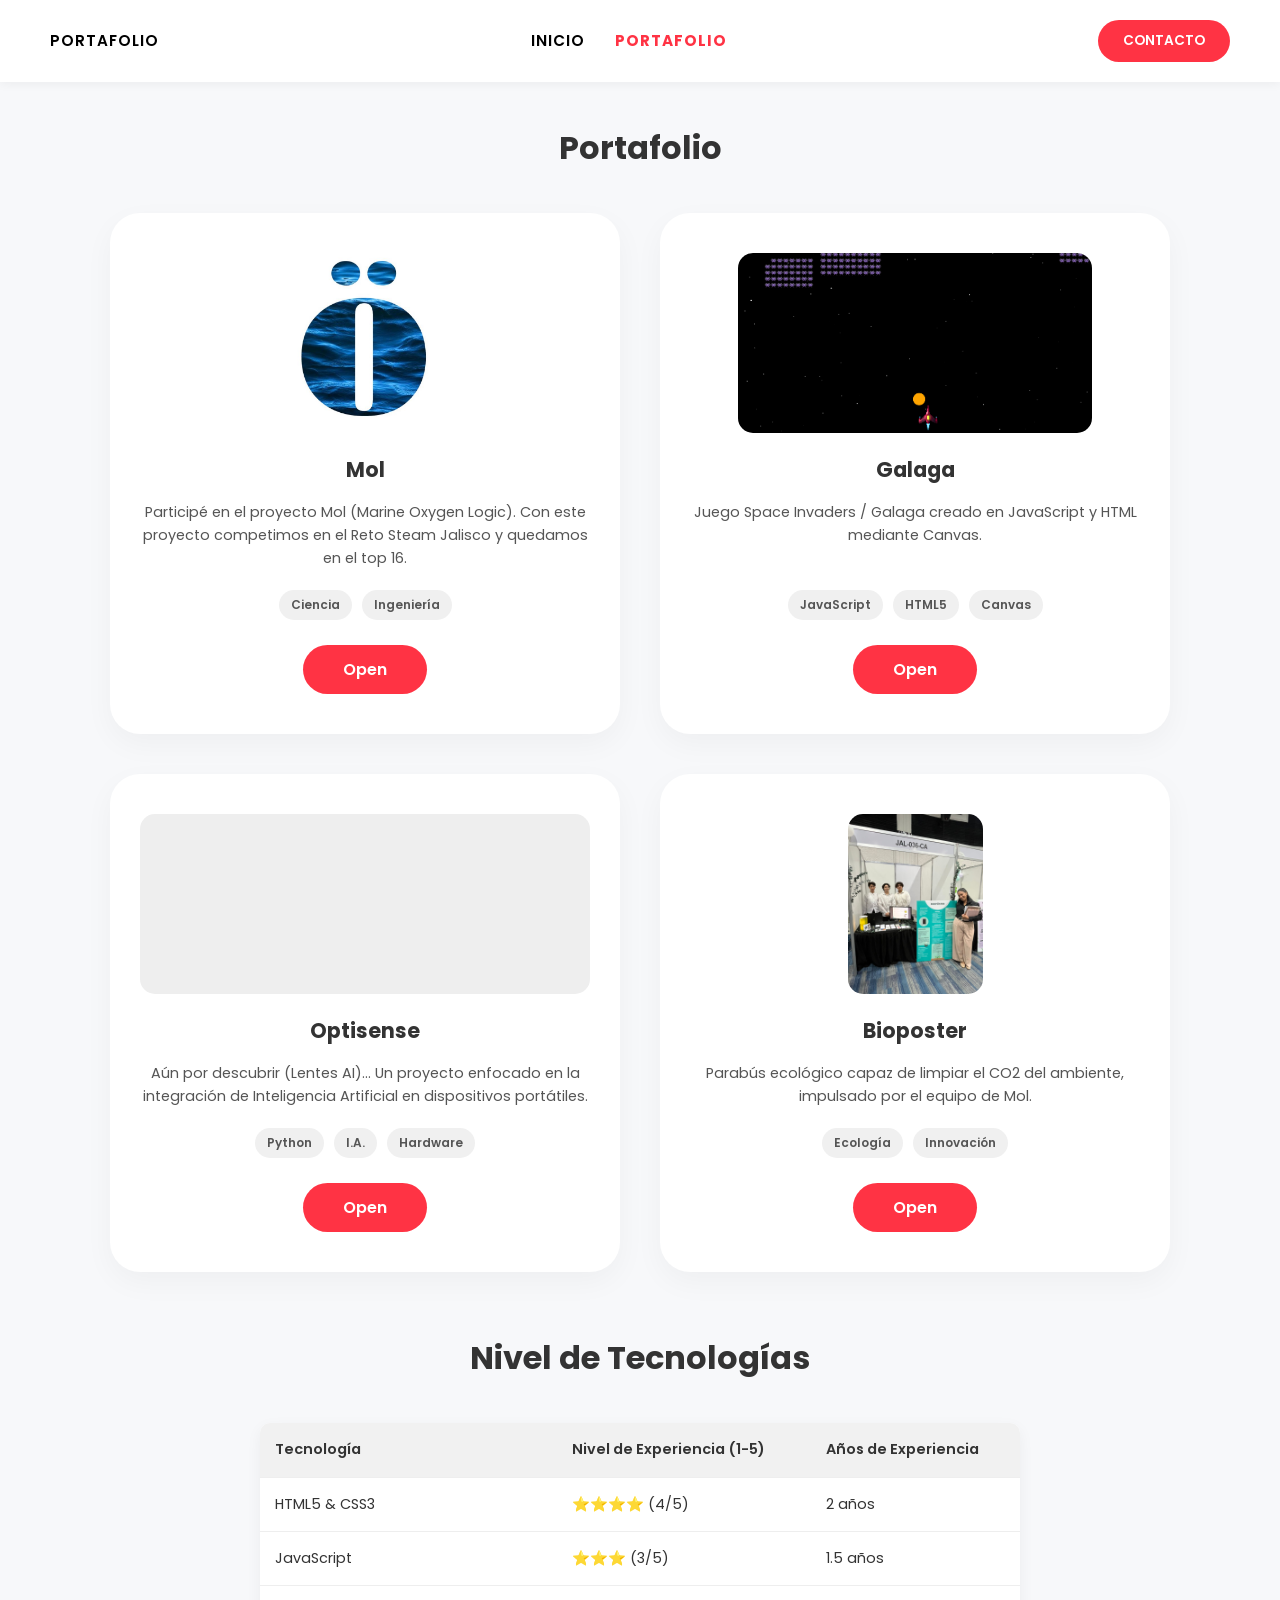
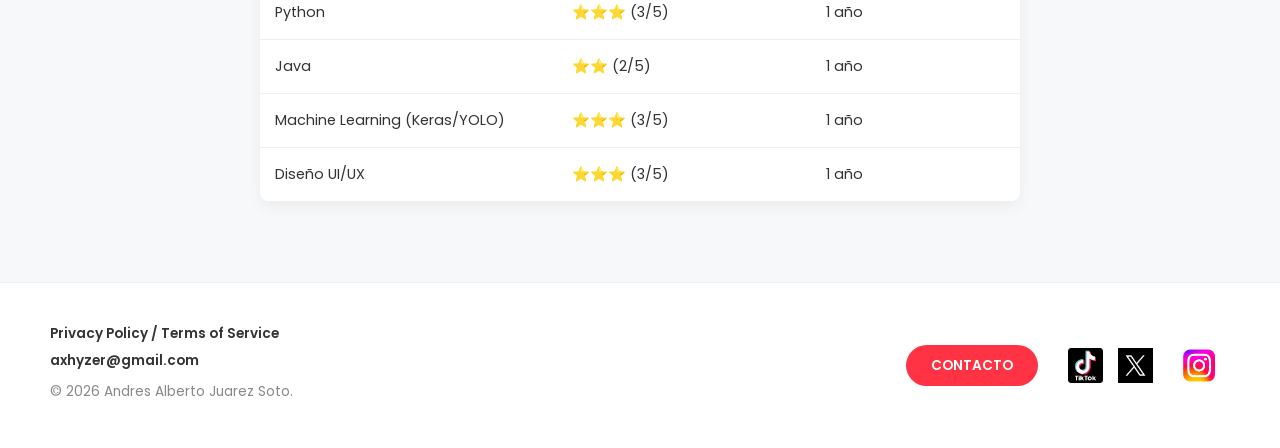
==== portafolio.html @ 876ccb5e "All commit" ====
<!DOCTYPE html>
<html lang="es">
<head>
    <meta charset="UTF-8">
    <meta name="viewport" content="width=device-width, initial-scale=1.0">
    <meta name="description" content="Proyectos y portafolio de Andres Alberto Juarez Soto.">
    <title>Portafolio | Andres Alberto Juarez Soto</title>
    <link rel="stylesheet" href="styles.css">
    <link href="https://fonts.googleapis.com/css2?family=Poppins:wght@300;400;600;700&display=swap" rel="stylesheet">
</head>
<body>

    <header>
        <div class="logo">PORTAFOLIO</div>
        <nav>
            <ul>
                <li><a href="index.html">INICIO</a></li>
                <li><a href="portafolio.html" style="font-weight: 700; color: var(--red-brand);">PORTAFOLIO</a></li>
            </ul>
        </nav>
        <a href="contacto.html" class="btn-contacto">CONTACTO</a>
    </header>

    <main>
        <section class="portfolio-section">
            <h1 class="page-title">Portafolio</h1>

            <div class="portfolio-grid">
                <article class="project-card">
                    <img src="Imagenes/image (1).png" alt="Logo del proyecto Mol" class="project-img">
                    <h2>Mol</h2>
                    <p>Participé en el proyecto Mol (Marine Oxygen Logic). Con este proyecto competimos en el Reto Steam Jalisco y quedamos en el top 16.</p>
                    <ul class="tech-tags">
                        <li>Ciencia</li>
                        <li>Ingeniería</li>
                    </ul>
                    <a href="#" class="btn-open">Open</a>
                </article>

                <article class="project-card">
                    <img src="Imagenes/GalgaIMG.png" alt="Captura de pantalla del juego Galaga" class="project-img">
                    <h2>Galaga</h2>
                    <p>Juego Space Invaders / Galaga creado en JavaScript y HTML mediante Canvas.</p>
                    <ul class="tech-tags">
                        <li>JavaScript</li>
                        <li>HTML5</li>
                        <li>Canvas</li>
                    </ul>
                    <a href="#" class="btn-open">Open</a>
                </article>

                <article class="project-card">
                    <div class="img-placeholder"></div>
                    <h2>Optisense</h2>
                    <p>Aún por descubrir (Lentes AI)... Un proyecto enfocado en la integración de Inteligencia Artificial en dispositivos portátiles.</p>
                    <ul class="tech-tags">
                        <li>Python</li>
                        <li>I.A.</li>
                        <li>Hardware</li>
                    </ul>
                    <a href="#" class="btn-open">Open</a>
                </article>

                <article class="project-card">
                    <img src="Imagenes/BioposterIMG.jpg" alt="Equipo presentando Bioposter" class="project-img">
                    <h2>Bioposter</h2>
                    <p>Parabús ecológico capaz de limpiar el CO2 del ambiente, impulsado por el equipo de Mol.</p>
                    <ul class="tech-tags">
                        <li>Ecología</li>
                        <li>Innovación</li>
                    </ul>
                    <a href="#" class="btn-open">Open</a>
                </article>
            </div>
        </section>

        <section class="skills-table-section">
            <h3 class="page-title">Nivel de Tecnologías</h3>
            <table class="tabla-experiencia tabla-habilidades">
                <thead>
                    <tr>
                        <th>Tecnología</th>
                        <th>Nivel de Experiencia (1-5)</th>
                        <th>Años de Experiencia</th>
                    </tr>
                </thead>
                <tbody>
                    <tr><td>HTML5 & CSS3</td><td>⭐⭐⭐⭐ (4/5)</td><td>2 años</td></tr>
                    <tr><td>JavaScript</td><td>⭐⭐⭐ (3/5)</td><td>1.5 años</td></tr>
                    <tr><td>Python</td><td>⭐⭐⭐ (3/5)</td><td>1 año</td></tr>
                    <tr><td>Java</td><td>⭐⭐ (2/5)</td><td>1 año</td></tr>
                    <tr><td>Machine Learning (Keras/YOLO)</td><td>⭐⭐⭐ (3/5)</td><td>1 año</td></tr>
                    <tr><td>Diseño UI/UX</td><td>⭐⭐⭐ (3/5)</td><td>1 año</td></tr>
                </tbody>
            </table>
        </section>
    </main>

    <footer>
        <div class="footer-left">
            <p><a href="#">Privacy Policy</a> / <a href="#">Terms of Service</a></p>
            <p>axhyzer@gmail.com</p>
            <p class="copyright">&copy; 2026 Andres Alberto Juarez Soto.</p>
        </div>
        <div class="footer-right">
            <a href="contacto.html" class="btn-contacto-small">CONTACTO</a>
            <div class="social-links">
                <a href="https://tiktok.com" target="_blank" aria-label="Tiktok"><img src="Imagenes/Tiktok.png" alt="Tiktok"></a>
                <a href="https://twitter.com" target="_blank" aria-label="X (Twitter)"><img src="Imagenes/Xlogo.png" alt="X (Twitter)"></a>
                <a href="https://instagram.com" target="_blank" aria-label="Instagram"><img src="Imagenes/InstagramLogo.png" alt="Instagram"></a>
            </div>
        </div>
    </footer>
</body>
</html>
---- styles.css ----
/* ================= VARIABLES Y RESET ================= */
:root {
    --bg-color: #f7f8fa;
    --text-color: #333;
    --red-brand: #ff3344; /* Ajustado para ser más vibrante */
    --card-bg: #ffffff;
}

* {
    margin: 0;
    padding: 0;
    box-sizing: border-box;
    font-family: 'Poppins', sans-serif;
}

body {
    background-color: var(--bg-color);
    color: var(--text-color);
    line-height: 1.6;
    overflow-x: hidden;
}

/*  NAVEGACIÓN (HEADER)*/
header {
    display: flex;
    justify-content: space-between;
    align-items: center;
    padding: 20px 50px;
    background-color: var(--card-bg);
    position: sticky;
    top: 0;
    z-index: 1000;
    box-shadow: 0 2px 10px rgba(0,0,0,0.05);
}

header .logo, header nav a {
    font-weight: 600;
    text-transform: uppercase;
    font-size: 0.95rem;
    color: #000;
    text-decoration: none;
    letter-spacing: 1px;
}


header nav ul {
    list-style: none;
    display: flex;
    gap: 30px;
}

header nav a:hover {
    color: var(--red-brand);
}

.btn-contacto {
    background-color: var(--red-brand);
    color: white !important;
    padding: 10px 25px;
    border-radius: 25px;
    text-decoration: none;
    font-weight: 600;
    font-size: 0.85rem;
    transition: background 0.3s ease, transform 0.2s;
}

.btn-contacto:hover {
    background-color: #e60000;
    transform: scale(1.05);
}

/*  UTILIDADES GLOBALES  */
.page-title {
    text-align: center;
    font-size: 2rem;
    margin: 40px 0;
}

.required {
    color: var(--red-brand);
}

/*  FORMAS RARAS (IMÁGENES)  */
.organic-shape {
    border-radius: 60% 40% 30% 70% / 60% 30% 70% 40%;
    object-fit: cover;
    box-shadow: 0 10px 30px rgba(0,0,0,0.1);
}

.organic-shape-2 {
    border-radius: 30% 70% 70% 30% / 30% 30% 70% 70%;
    object-fit: cover;
}

.organic-shape-3 {
    border-radius: 50% 50% 50% 50% / 60% 60% 40% 40%;
    object-fit: cover 400px 400px;
}

.rounded-img {
    border-radius: 20px;
    object-fit: cover;
}

/*  INICIO  */
.hero {
    display: flex;
    justify-content: center;
    align-items: center;
    max-width: 1000px;
    margin: 40px auto;
    gap: 50px;
    padding: 0 20px;
}

.hero-text h1 { font-size: 2.5rem; font-weight: 700; margin-bottom: 5px; }
.hero-text h2 { font-size: 1.2rem; font-weight: 400; color: #666; margin-bottom: 20px; }
.hero-text p { font-size: 1rem; margin-bottom: 15px; max-width: 400px; }

.sobre-mi-section { max-width: 900px; margin: 80px auto; padding: 0 20px; }

.card {
    background: var(--card-bg);
    border-radius: 30px;
    padding: 40px;
    box-shadow: 0 15px 40px rgba(0,0,0,0.05);
}

.bio-content { display: flex; justify-content: space-between; align-items: center; gap: 40px; margin-bottom: 40px; }
.bio-text h3 { border-bottom: 2px solid #ccc; display: inline-block; padding-bottom: 5px; margin-bottom: 20px; }

/* TABLAS */
.experiencia-container { margin-top: 40px; }
.experiencia-container h3 { margin-bottom: 20px; text-align: center; }
.tabla-experiencia {
    width: 100%;
    border-collapse: collapse;
    font-size: 0.9rem;
    background: white;
    border-radius: 10px;
    overflow: hidden;
    box-shadow: 0 5px 15px rgba(0,0,0,0.05);
}
.tabla-experiencia th, .tabla-experiencia td { padding: 15px; border-bottom: 1px solid #eee; text-align: left; }
.tabla-experiencia th { background-color: #f1f1f1; font-weight: 600; }

/* HABILIDADES (INICIO) */
.habilidades-container { margin-top: 60px; text-align: center; }
.habilidades-container h3 { margin-bottom: 40px; border-bottom: 2px solid #ccc; display: inline-block; padding-bottom: 5px; }
.skills-grid { list-style: none; display: grid; grid-template-columns: repeat(auto-fit, minmax(180px, 1fr)); gap: 30px; }
.skills-grid img { margin-bottom: 15px; }
.skills-grid h4 { font-size: 0.95rem; margin-bottom: 10px; }
.skills-grid p { font-size: 0.85rem; color: #666; }

/* TESTIMONIOS */
.testimonios-section { max-width: 800px; margin: 80px auto; padding: 0 20px; }
.testimonios-section > h3 { text-align: center; margin-bottom: 40px; border-bottom: 2px solid #ccc; display: inline-block; padding-bottom: 5px; position: relative; left: 50%; transform: translateX(-50%); }
.testimonio-card { background: var(--card-bg); border-radius: 30px; padding: 30px; display: flex; align-items: center; gap: 30px; margin-bottom: 40px; box-shadow: 0 10px 30px rgba(0,0,0,0.05); }
.testimonio-card.reverse { flex-direction: row-reverse; }
.testimonio-texto p { font-style: italic; margin-bottom: 10px; font-size: 1rem; }

/* PÁGINA: PORTAFOLIO  */
.portfolio-section { max-width: 1100px; margin: 0 auto; padding: 0 20px; }
.portfolio-grid {
    display: grid;
    grid-template-columns: repeat(auto-fit, minmax(400px, 1fr));
    gap: 40px;
    margin-bottom: 60px;
}
.project-card {
    background: var(--card-bg);
    border-radius: 30px;
    padding: 40px 30px;
    text-align: center;
    box-shadow: 0 10px 30px rgba(0,0,0,0.04);
    display: flex;
    flex-direction: column;
    align-items: center;
}
.project-img {
    max-width: 100%;
    height: 180px;
    object-fit: contain;
    margin-bottom: 20px;
    border-radius: 15px;
}
.img-placeholder {
    width: 100%;
    height: 180px;
    background-color: #eee;
    border-radius: 15px;
    margin-bottom: 20px;
}
.project-card h2 { font-size: 1.3rem; margin-bottom: 15px; }
.project-card p { font-size: 0.9rem; color: #555; margin-bottom: 20px; flex-grow: 1; }
.tech-tags {
    list-style: none;
    display: flex;
    gap: 10px;
    justify-content: center;
    margin-bottom: 25px;
    flex-wrap: wrap;
}
.tech-tags li { background: #f0f0f0; padding: 5px 12px; border-radius: 15px; font-size: 0.75rem; font-weight: 600; color: #555; }
.btn-open {
    background-color: var(--red-brand);
    color: white;
    padding: 12px 40px;
    border-radius: 30px;
    text-decoration: none;
    font-weight: 600;
    transition: background 0.3s;
}
.btn-open:hover { background-color: #d40000; }

.skills-table-section { max-width: 800px; margin: 0 auto 80px auto; padding: 0 20px; }


.contacto-section { max-width: 700px; margin: 0 auto; padding: 0 20px; }
.contact-form {
    background: var(--card-bg);
    padding: 50px;
    border-radius: 30px;
    box-shadow: 0 15px 40px rgba(0,0,0,0.05);
    display: flex;
    flex-direction: column;
    gap: 25px;
}
.form-group {
    display: grid;
    grid-template-columns: 150px 1fr;
    align-items: center;
    gap: 20px;
}
.form-group.align-top { align-items: flex-start; }
.form-group label { font-weight: 600; font-size: 1rem; text-align: right; }
.form-group input, .form-group select, .form-group textarea {
    width: 100%;
    padding: 15px;
    border: 1px solid #e0e0e0;
    border-radius: 10px;
    background-color: #fafafa;
    font-size: 1rem;
    font-family: 'Poppins', sans-serif;
}
.form-group input:focus, .form-group select:focus, .form-group textarea:focus {
    outline: none;
    border-color: var(--red-brand);
    background-color: #fff;
}


.form-submit-area {
    margin-top: 20px;
    display: flex;
    flex-direction: column;
    align-items: center;
    gap: 20px;
}
.checkbox-group {
    font-size: 0.9rem;
    display: flex;
    align-items: center;
    gap: 10px;
}
.checkbox-group input[type="checkbox"] { width: 18px; height: 18px; cursor: pointer; }
.checkbox-group a { color: var(--red-brand); text-decoration: none; font-weight: 600; }

.btn-submit {
    background-color: var(--red-brand);
    color: white;
    padding: 18px 50px;
    border-radius: 40px;
    border: none;
    font-size: 1.1rem;
    font-weight: 700;
    cursor: pointer;
    box-shadow: 0 8px 20px rgba(255, 51, 68, 0.3);
    transition: all 0.3s ease;
}
.btn-submit:hover {
    background-color: #d40000;
    transform: translateY(-3px);
    box-shadow: 0 12px 25px rgba(255, 51, 68, 0.4);
}

.info-contacto-section { max-width: 800px; margin: 60px auto; padding: 0 20px; }
.mapa-placeholder img { width: 100%; border-radius: 20px; margin-top: 40px; box-shadow: 0 10px 30px rgba(0,0,0,0.05); }


footer {
    display: flex;
    flex-wrap: wrap;
    justify-content: space-between;
    align-items: center;
    padding: 40px 50px;
    background-color: var(--card-bg);
    margin-top: 80px;
    font-size: 0.85rem;
    border-top: 1px solid #eee;
}
.footer-left p { margin-bottom: 5px; font-weight: 600; }
.footer-left a { color: var(--text-color); text-decoration: none; }
.footer-right { display: flex; align-items: center; gap: 30px; }
.btn-contacto-small {
    background-color: var(--red-brand);
    color: white;
    padding: 10px 25px;
    border-radius: 25px;
    text-decoration: none;
    font-weight: 600;
}
.social-links { display: flex; gap: 15px; }
.social-links img { width: px; height: 35px; vertical-align: middle; transition: transform 0.2s; }
.social-links img:hover { transform: scale(1.1); }
.copyright { color: #888; font-weight: 400 !important; margin-top: 10px; }


@media (max-width: 850px) {
    .form-group { grid-template-columns: 1fr; gap: 5px; }
    .form-group label { text-align: left; }
    .hero, .bio-content, .testimonio-card { flex-direction: column; text-align: center; }
    .testimonio-card.reverse { flex-direction: column; }
    header { flex-direction: column; gap: 20px; }
    footer { flex-direction: column; gap: 30px; text-align: center; }
    .footer-right { flex-direction: column; }
}
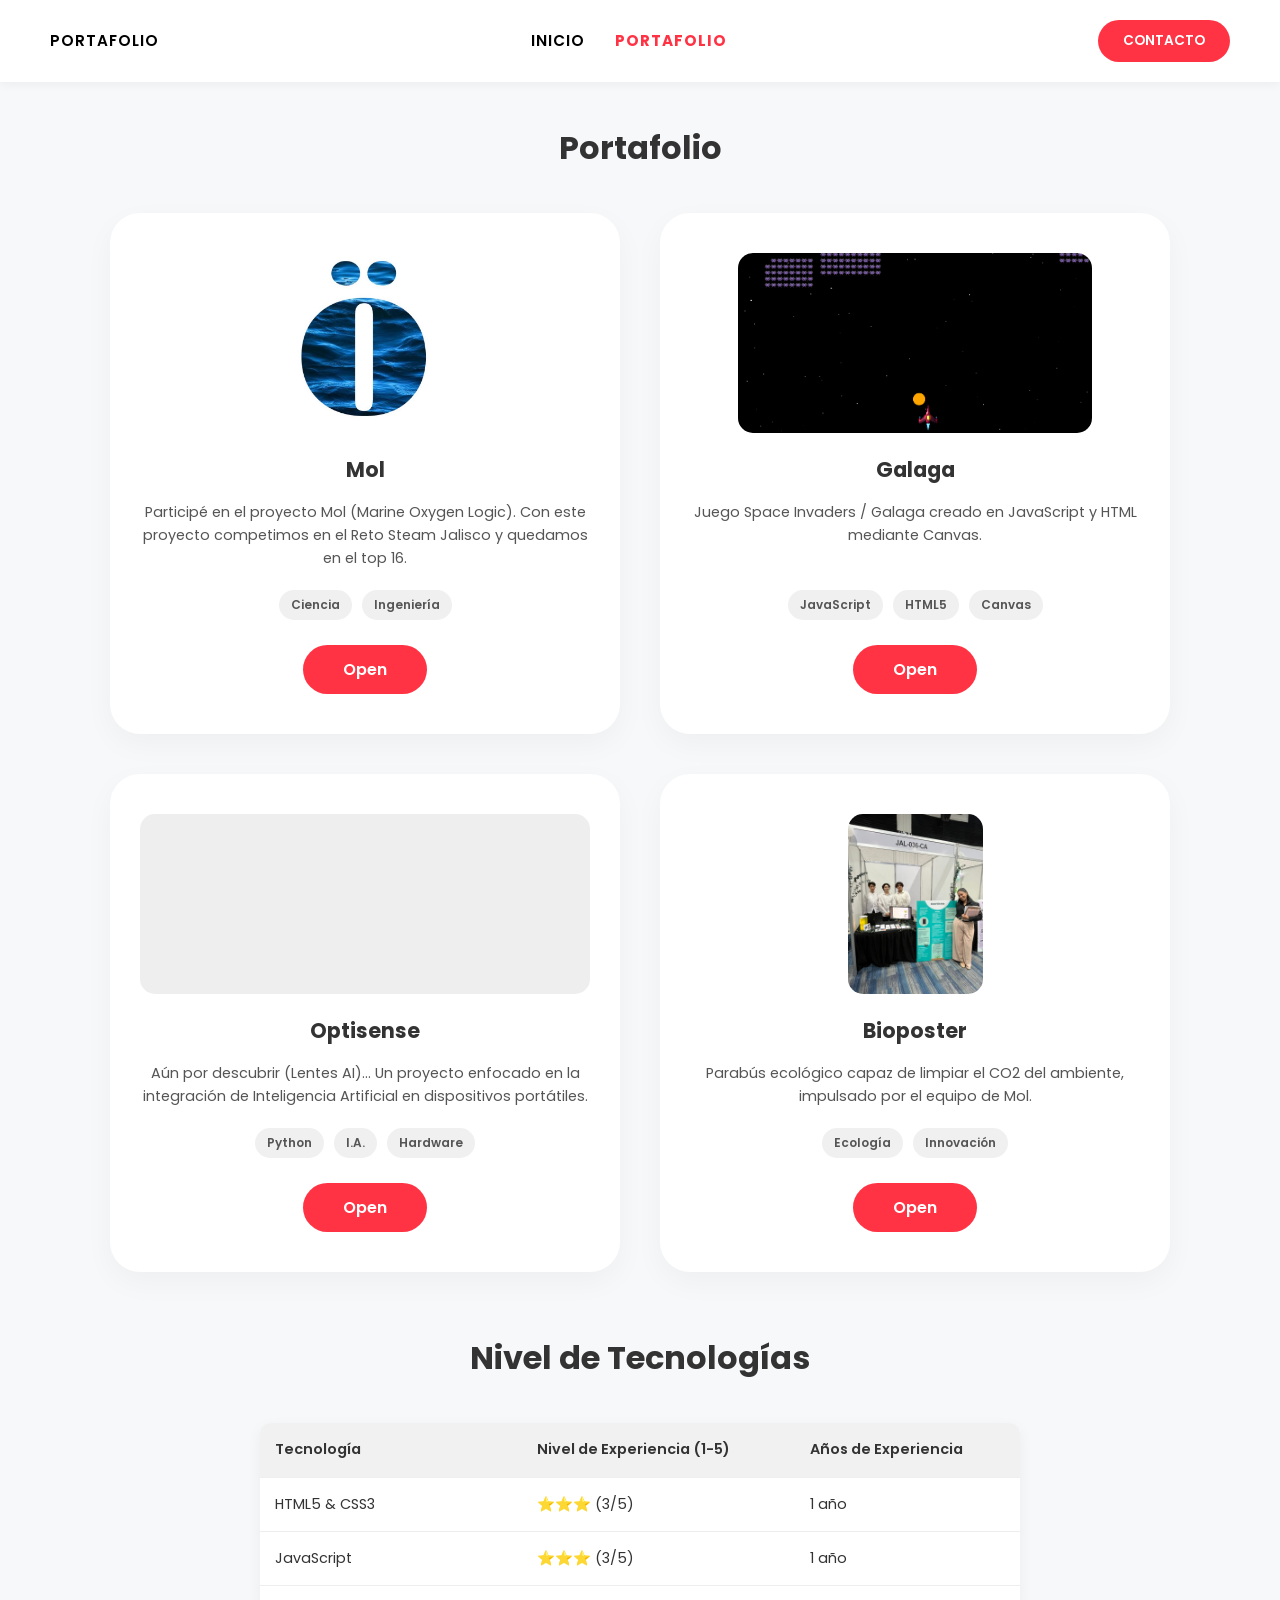
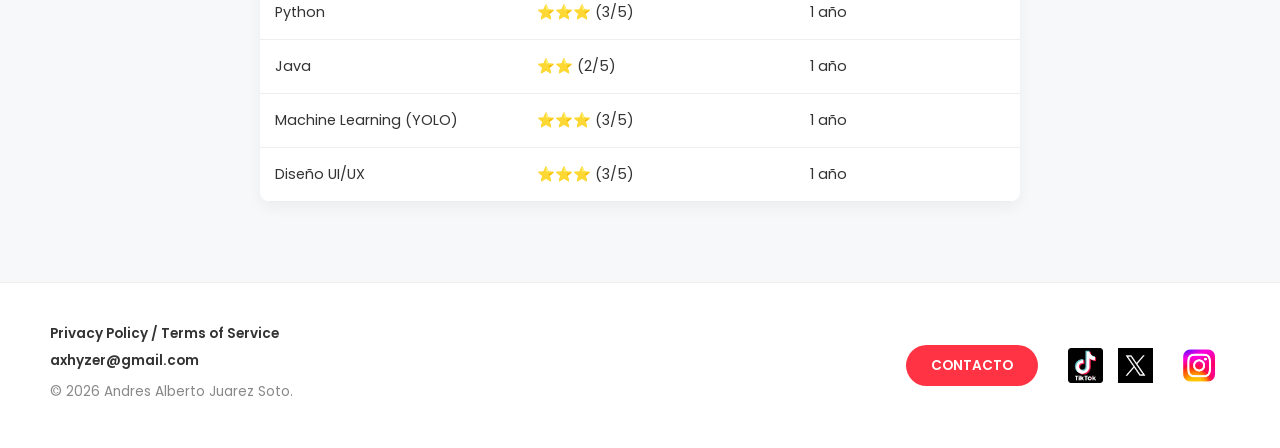
==== commit 067b0b1e: "Correciones" ====
--- a/portafolio.html
+++ b/portafolio.html
@@ -85,11 +85,11 @@
                     </tr>
                 </thead>
                 <tbody>
-                    <tr><td>HTML5 & CSS3</td><td>⭐⭐⭐⭐ (4/5)</td><td>2 años</td></tr>
-                    <tr><td>JavaScript</td><td>⭐⭐⭐ (3/5)</td><td>1.5 años</td></tr>
+                    <tr><td>HTML5 & CSS3</td><td>⭐⭐⭐ (3/5)</td><td>1 año</td></tr>
+                    <tr><td>JavaScript</td><td>⭐⭐⭐ (3/5)</td><td>1 año</td></tr>
                     <tr><td>Python</td><td>⭐⭐⭐ (3/5)</td><td>1 año</td></tr>
                     <tr><td>Java</td><td>⭐⭐ (2/5)</td><td>1 año</td></tr>
-                    <tr><td>Machine Learning (Keras/YOLO)</td><td>⭐⭐⭐ (3/5)</td><td>1 año</td></tr>
+                    <tr><td>Machine Learning (YOLO)</td><td>⭐⭐⭐ (3/5)</td><td>1 año</td></tr>
                     <tr><td>Diseño UI/UX</td><td>⭐⭐⭐ (3/5)</td><td>1 año</td></tr>
                 </tbody>
             </table>
